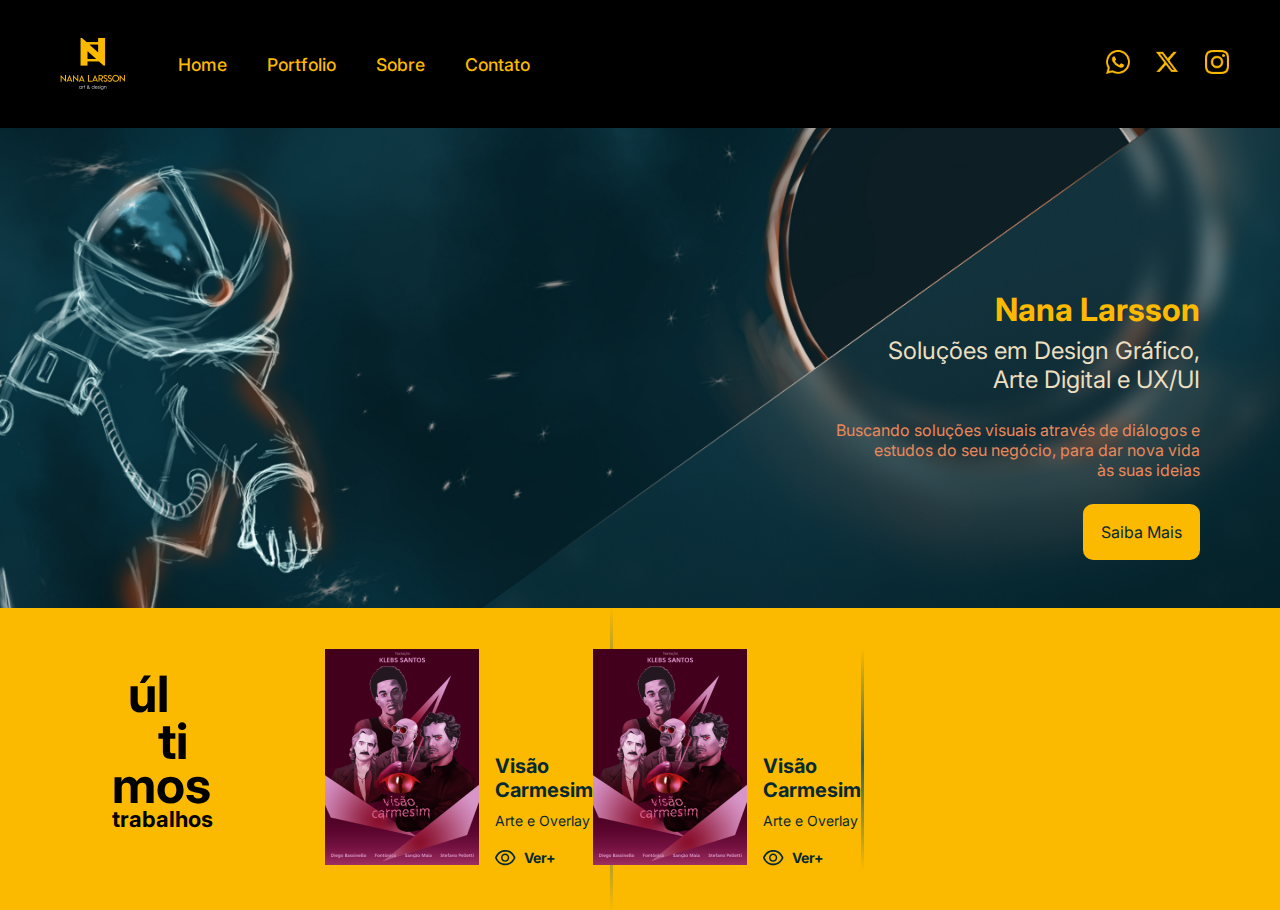
==== webpage-test/index2.html @ 077d6480 "Add files via upload" ====
<!DOCTYPE html>
<html lang="en">
<head>
    <meta charset="UTF-8">
    <meta name="viewport" content="width=device-width, initial-scale=1.0">
    <title>Nana Larsson's</title>
    <link rel="preconnect" href="https://fonts.googleapis.com">
    <link rel="preconnect" href="https://fonts.gstatic.com" crossorigin>
    <link href="https://fonts.googleapis.com/css2?family=Inter:wght@100..900&display=swap" rel="stylesheet">
    <link rel="stylesheet" href="style2.css">
    <link rel="stylesheet"
  href="https://unpkg.com/boxicons@latest/css/boxicons.min.css">
</head>

<body>
    <!--navbar-->
    <header>
        <div class="navigation">
            <a href="#" class="logo"><img src="/webpage-test/images/logo-nana.png" alt="logo nana larsson"></a>
        
        <ul class="navbar">
            <li><a href="#" class="active">Home</a></li>
            <li><a href="#">Portfolio</a></li>
            <li><a href="#">Sobre</a></li>
            <li><a href="#">Contato</a></li>
        </ul>

        </div>

        <div class="social-icons">
            <a href="http://www.whatsapp.com" class="whatsapp"><img src="/webpage-test/images/icone-whatsapp.png" alt="whatsapp"></a>
            <a href="http://www.twitter.com/nananyan" class="twitter"><img src="/webpage-test/images/icone-twitter.png" alt="twitter"></a>
            <a href="http://www.instagram.com/drawaweek" class="instagram"><img src="/webpage-test/images/icone-instagram.png" alt="instagram"></a>
            <div class="bx bx-menu" id="menu-icon"></div>
        </div>
    </header>

    <!--js link-->
    <script type="text/javascript" src="scrip.js"></script>
     
    <!--navbar-->
   
<!--banner principal-->
    <div class="banner">
        
        <div class="banner-text">
            <h1>Nana Larsson</h1>
        <h2>Soluções em Design Gráfico, <br>Arte Digital e UX/UI</h2>
        <p>Buscando soluções visuais através de diálogos e <br>estudos do seu negócio, para dar nova vida <br> às
            suas ideias</p>
        <p><a href="/webpage-test/portfolio.html"class="button-banner">Saiba Mais</a></p>
        </div>
    </div>

<!--banner principal-->

<!--portfolio principal-->
<div class="ultimos-trabalhos">
    <div class="titulo-ultimostrabalhos">
        <p id="titulo1">úl</p>
        <p id="titulo2">ti</p>
        <p id="titulo3">mos</p>
        <p id="titulo4">trabalhos</p>
    </div>
    
    <div class="itens-ultimostrabalhos">
        <div class="thumb-ultimostrabalhos">
           <a href="visaocarmesim.html"><img src="images/poster-visao-carmesim 1.png" alt="poster visão carmesim"></a> 
        </div>

        <div class="descricao-ultimostrabalhos">
            <a href="visaocarmesim.html"><p class="titulo-descricao">Visão <br>
                Carmesim</p></a>
            <p class="descricao">Arte e Overlay</p>
            <a href="visaocarmesim.html"> 
                <div class="vermaisicon"> 
                    <img src="images/icone-olho.svg" alt="veja mais visao carmesim"> 
                    <p>Ver+</p>
                </div></a> 
        </div>
     
        <div class="itens-ultimostrabalhos">
            <div class="thumb-ultimostrabalhos">
               <a href="visaocarmesim.html"><img src="images/poster-visao-carmesim 1.png" alt="poster visão carmesim"></a> 
            </div>
    
            <div class="descricao-ultimostrabalhos">
                <a href="visaocarmesim.html"><p class="titulo-descricao">Visão <br>
                    Carmesim</p></a>
                <p class="descricao">Arte e Overlay</p>
                <a href="visaocarmesim.html"> 
                    <div class="vermaisicon"> 
                        <img src="images/icone-olho.svg" alt="veja mais visao carmesim"> 
                        <p>Ver+</p>
                    </div></a> 
            </div>          

                
            
    
            
    </div>
    
            <div class="mais-trabalhos"></div>
</div>
   
<!--portfolio principal-->
</body>

</html>
---- webpage-test/style2.css ----
* {
    margin: 0px;
    padding: 0px;
    box-sizing: border-box;
    font-family: "Inter", sans-serif;
    text-decoration: none;
    list-style: none;
}

:root {
    --footer-background: #072933;
    --text-color: #FBB900;
    --body-textcolor: #000;
    --card-color: #FBB900;
    --bg-color: #000;
    --hover-color-header: #85D3EB;
    --active-color: #EBDFC0;
}

body {
    min-height: 100vh;
    background: var(--bg-color);
    color: var(--text-color);
}

/* Navibar */
.navbar a {
    color: var(--text-color);
    font-size: 1.1rem;
    font-weight: 500;
    padding: 5px 0px;
    margin: 0px 30px;
    transition: all .50s ease;
}

.navbar a:hover {
    color: var(--hover-color-header);
}

header {
    
    width: 100%;
    top: 0;
    right: 0;
    z-index: 1000;
    display: flex;
    align-items: center;
    justify-content: space-between;
    background: transparent;
    transition: all .50s ease;
    flex-wrap: wrap;
    z-index: 9999;
    background-color: var(--bg-color);
}

.logo {
    display: flex;
    align-items: center;
   
}

.navbar {
    display: flex;
    justify-content: flex-start ;
}

.social-icons img {
    height: 1.5rem;
    padding-right: 1.6rem;
        
}

.social-icons {
    display: flex;
    align-items: center;
}

.navigation {
    display: flex;
    align-items: center;
}

#menu-icon {
    font-size: 35px;
    color: var(--text-color);
    cursor: pointer;
    z-index: 10001;
    display: none;
}

@media (max-width: 1280px) {
    header {
        padding: 14px 2%;
        transition: .2s;
    }
        .navigation a{
            padding: 5px 0;
            margin: 0px 20px;
        }
}
@media (max-width: 1090px) {
    #menu-icon {
        display: block;
    }
    .navbar {
        position: absolute;
        top: 100%;
        right: -100%;
        width: 270px;
        height: 37vh;
        background: var(--card-color);
        display: flex;
        flex-direction: column;
        justify-content: flex-start;
        border-radius: 10px;
        transition: all .50s ease;
    }
    .navbar a{
        display: block;
        margin: 12px 0;
        padding: 0px 25px;
        transition: all .50s ease;
        color: #072933;
    }
    .navbar a:hover {
        color: var(--active-color);
        transform: translateY(2px);
    }

    .navbar a.active {
        color: var(--footer-background);
    }
    .navbar.open {
        right: 2%;
    }
}
/* Navibar */

/* banner */

.banner {
    width: 100%;
    height: 30rem;
    background-repeat: no-repeat;
    position: relative;
    background-image: url(images/banner.png);
    background-size: cover;
    display: flex;
    flex-direction: column;
    justify-content: center;
    align-items: flex-end;

    
}


.banner-text {
    position: absolute;
    text-align: right;
    margin-right: 5rem;
    padding-top: 7rem;
}

.banner-text h1 {
    font-size: 40;
    font-weight: bold;
}

.banner-text h2 {
    font-size: 20;
    font-weight: normal;
    color: var(--active-color);
    padding-top: 0.438rem;
}

.banner-text p {
    font-size: 20;
    font-weight: normal;
    color: #EA885A;
    padding-top: 1.625rem;
    margin-bottom: 1rem;
}

.button-banner {
    padding: 1.125rem;
    background-color: var(--card-color);
    color: var(--footer-background);
    width: 8.688rem;
    height: 3.75rem;
    font-size: 20;
    font-weight: normal;
    border-radius: 10px;
}

.button-banner:hover {
    background-color:#C890E2;
    color: var(--footer-background);
    font-size: 20;
    font-weight: normal;
}
/* banner */

/* ultimos trabalhos */

/* titulo ultimos trabalhos */
.ultimos-trabalhos {
    width: 100%;
    height: 18.875rem;
    background-color: var(--card-color);
    display: flex;
}

.titulo-ultimostrabalhos {
    padding: 3.5rem 7rem 2.75rem 7rem;
}

#titulo1, #titulo2, #titulo3 {
    font-size: 50px;
    font-weight: bold;
    color: var(--body-textcolor);
    
}

#titulo1 {
    text-align: left;
    padding-left: 1rem;
}

#titulo2 {
    text-align: center;
    padding-left: 1.3rem;
    margin-top: -0.8rem;
}

#titulo3 {
    padding-bottom: 0;
    margin-top: -1rem;
}
#titulo4 {
    font-size: 22px;
    font-weight: bold;
    color: var(--body-textcolor);
    margin-top: -0.6rem;
}

/* visao carmesim ultimos trabalhos */

.itens-ultimostrabalhos {
    width: 18rem;
    display: flex;
    color: #072933;
    align-items: center;
    text-decoration: none;
    border-right: var(--footer-background) solid 0.2rem;
    border-image: linear-gradient(
        to bottom, 
        #FBB900, 
        #206275,
        #FBB900
      ) 1 100% 1;
    
    
}

.thumb-ultimostrabalhos {
    float: left;
}
.descricao-ultimostrabalhos {
    float: right;
    margin-top: 6.4rem;
    margin-left: 1rem;
}

.titulo-descricao {
    font-size: 20px;
    font-weight: bold;
    margin-bottom: 0.625rem;
}
.descricao {
    font-size: 14px;
    font-weight: light;
    margin-bottom: 1.25rem;
}
.vermaisicon {
    font-size: 14px;
    font-weight: bolder;
    display: flex;
    flex-direction: row;
    align-items: center;
}

.vermaisicon p {
    margin-left: 0.5rem;
}
.itens-ultimostrabalhos a:link {
    color: #072933;
}

.itens-ultimostrabalhos a:visited {
    color: #072933;
}

.itens-ultimostrabalhos a:hover{
    color: #EBDFC0;
    text-decoration: none;
}

/* ultimos trabalhos */
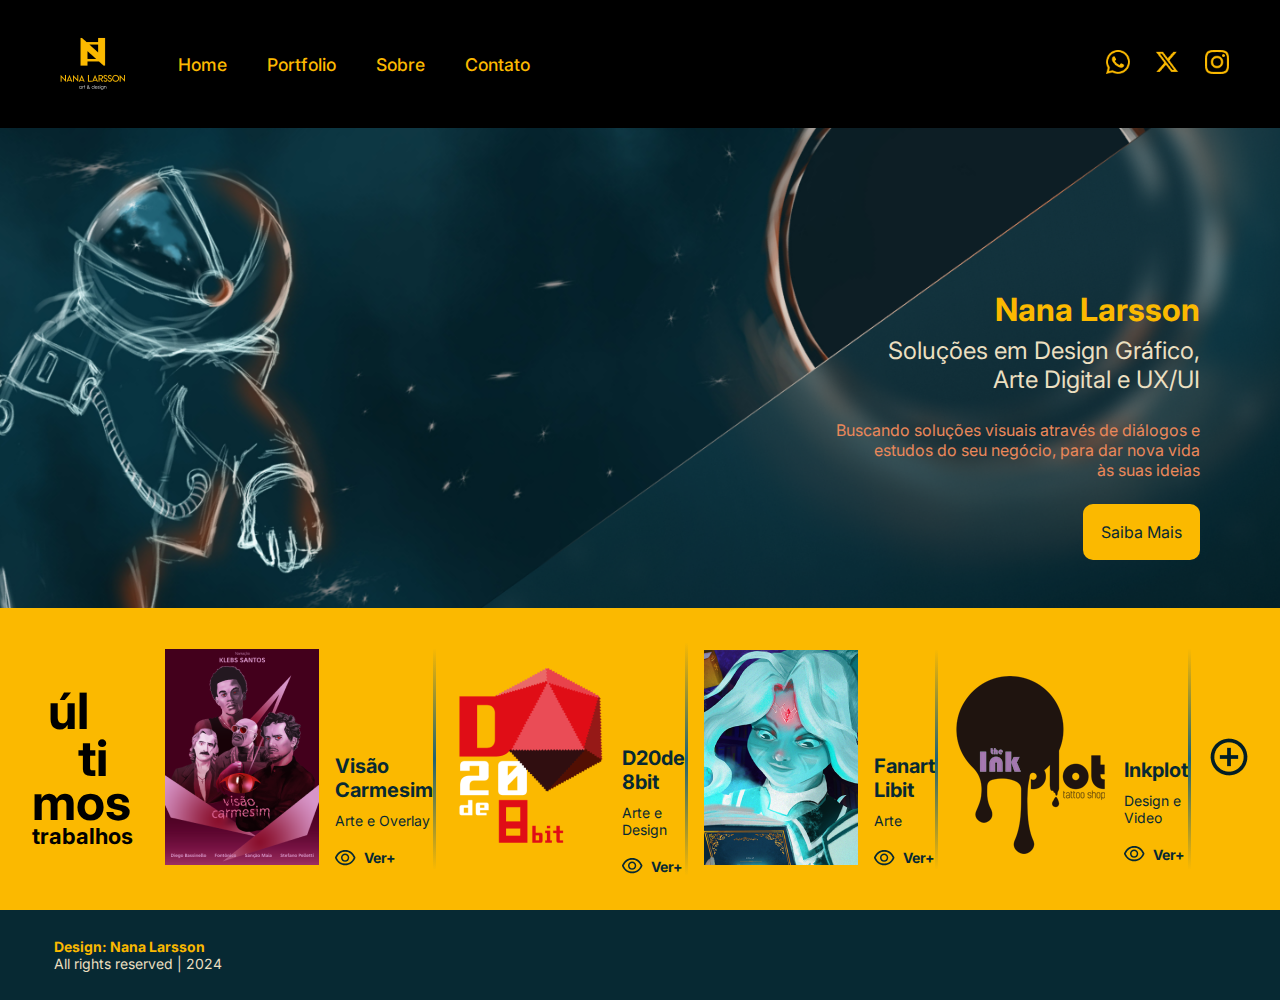
==== commit 59e99ff2: "Add files via upload" ====
--- a/webpage-test/index2.html
+++ b/webpage-test/index2.html
@@ -62,10 +62,10 @@
         <p id="titulo3">mos</p>
         <p id="titulo4">trabalhos</p>
     </div>
-    
+
     <div class="itens-ultimostrabalhos">
         <div class="thumb-ultimostrabalhos">
-           <a href="visaocarmesim.html"><img src="images/poster-visao-carmesim 1.png" alt="poster visão carmesim"></a> 
+            <a href="visaocarmesim.html"><img src="images/poster-visao-carmesim 1.png" alt="poster visão carmesim"></a> 
         </div>
 
         <div class="descricao-ultimostrabalhos">
@@ -77,34 +77,86 @@
                     <img src="images/icone-olho.svg" alt="veja mais visao carmesim"> 
                     <p>Ver+</p>
                 </div></a> 
+        </div>          
+    </div>    
+
+    <!--trabalho 2-->
+    <div class="itens-ultimostrabalhos">
+        <div class="thumb-ultimostrabalhos">
+            <a href="d20de8bit.html"><img src="images/d20de8bits.png" alt="logo d20de8bit"></a> 
         </div>
-     
-        <div class="itens-ultimostrabalhos">
-            <div class="thumb-ultimostrabalhos">
-               <a href="visaocarmesim.html"><img src="images/poster-visao-carmesim 1.png" alt="poster visão carmesim"></a> 
-            </div>
-    
-            <div class="descricao-ultimostrabalhos">
-                <a href="visaocarmesim.html"><p class="titulo-descricao">Visão <br>
-                    Carmesim</p></a>
-                <p class="descricao">Arte e Overlay</p>
-                <a href="visaocarmesim.html"> 
-                    <div class="vermaisicon"> 
-                        <img src="images/icone-olho.svg" alt="veja mais visao carmesim"> 
-                        <p>Ver+</p>
-                    </div></a> 
-            </div>          
 
-                
-            
-    
-            
+        <div class="descricao-ultimostrabalhos">
+            <a href="d20de8bit.html"><p class="titulo-descricao">D20de <br>
+                8bit</p></a>
+            <p class="descricao">Arte e Design</p>
+            <a href="d20de8bit.html"> 
+                <div class="vermaisicon"> 
+                    <img src="images/icone-olho.svg" alt="veja mais d20de8bit"> 
+                    <p>Ver+</p>
+                </div></a> 
+        </div>          
+    </div>
+
+    <!--Trabalho 3-->
+    <div class="itens-ultimostrabalhos">
+        <div class="thumb-ultimostrabalhos">
+            <a href="libit-fanart.html"><img src="images/libit.png" alt="fanart libit"></a> 
+        </div>
+
+        <div class="descricao-ultimostrabalhos">
+            <a href="libit-fanart.html"><p class="titulo-descricao">Fanart <br>
+                Libit</p></a>
+            <p class="descricao">Arte</p>
+            <a href="libit-fanart.html"> 
+                <div class="vermaisicon"> 
+                    <img src="images/icone-olho.svg" alt="veja mais visao libit"> 
+                    <p>Ver+</p>
+                </div></a> 
+        </div>          
+    </div>
+
+    <!--Trabalho 4-->
+    <div class="itens-ultimostrabalhos">
+        <div class="thumb-ultimostrabalhos">
+            <a href="inkplot.html"><img src="images/logo-inkplot.png" alt="logo inkplot"></a> 
+        </div>
+
+        <div class="descricao-ultimostrabalhos">
+            <a href="inkplot.html"><p class="titulo-descricao">Inkplot<br>
+                </p></a>
+            <p class="descricao">Design e Video</p>
+            <a href="inkplot.html"> 
+                <div class="vermaisicon"> 
+                    <img src="images/icone-olho.svg" alt="veja mais inkplot"> 
+                    <p>Ver+</p>
+                </div></a> 
+        </div>          
+    </div>
+
+    <!--vermais-->
+    <div>
+        <div class="botaovermaisportfolio">
+            <a href="portfolio.html"><img src="images/botao-mais.png" alt="ver mais trabalhos"></a> 
+        </div>
+
+    </div>          
     </div>
     
-            <div class="mais-trabalhos"></div>
 </div>
+
    
 <!--portfolio principal-->
+
+<!--footer-->
+
+<div class="footer">
+        <h1>Design: Nana Larsson</h1>
+        <p>All rights reserved | 2024</p>
+</div>
+    
+
+
 </body>
 
 </html>--- a/webpage-test/style2.css
+++ b/webpage-test/style2.css
@@ -208,10 +208,12 @@
     height: 18.875rem;
     background-color: var(--card-color);
     display: flex;
+    align-items: center;
+    justify-content: space-evenly;
 }
 
 .titulo-ultimostrabalhos {
-    padding: 3.5rem 7rem 2.75rem 7rem;
+    padding: 3.5rem 2rem 2.75rem 2rem;
 }
 
 #titulo1, #titulo2, #titulo3 {
@@ -249,6 +251,7 @@
     width: 18rem;
     display: flex;
     color: #072933;
+    margin-right:1rem;
     align-items: center;
     text-decoration: none;
     border-right: var(--footer-background) solid 0.2rem;
@@ -305,4 +308,32 @@
     text-decoration: none;
 }
 
-/* ultimos trabalhos */+
+.botaovermaisportfolio {
+    margin-right: 2rem;
+}
+/* ultimos trabalhos */
+
+/*footer*/
+
+.footer {
+    width: 100%;
+    height: 5.625rem;
+    background-color: var(--footer-background);
+    font-weight: normal;
+    display: flex;
+    flex-direction: column;
+    justify-content: center;
+}
+
+.footer h1 {
+    color: var(--card-color);
+    font-size: 14px;
+    margin-left: 3.4rem;
+}
+
+.footer p {
+    font-size: 14px;
+    color: var(--active-color);
+    margin-left: 3.4rem;
+}